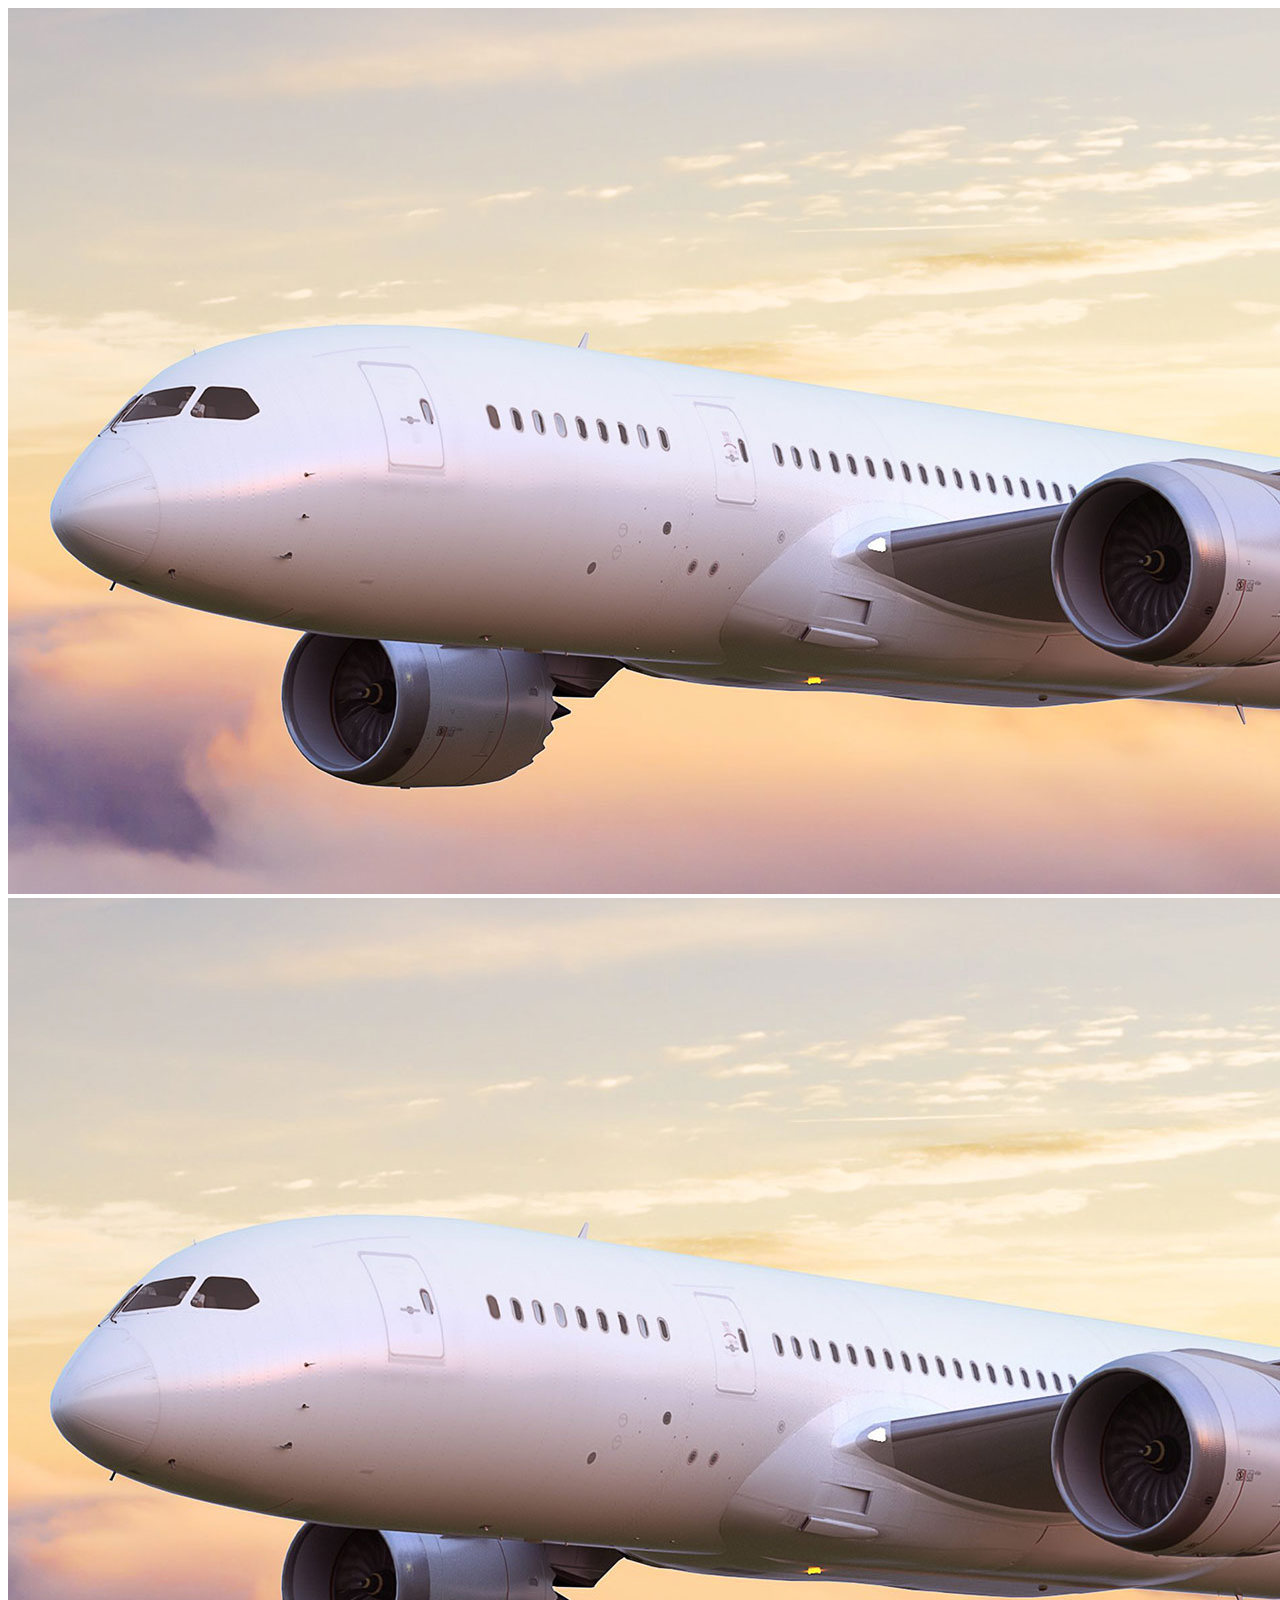
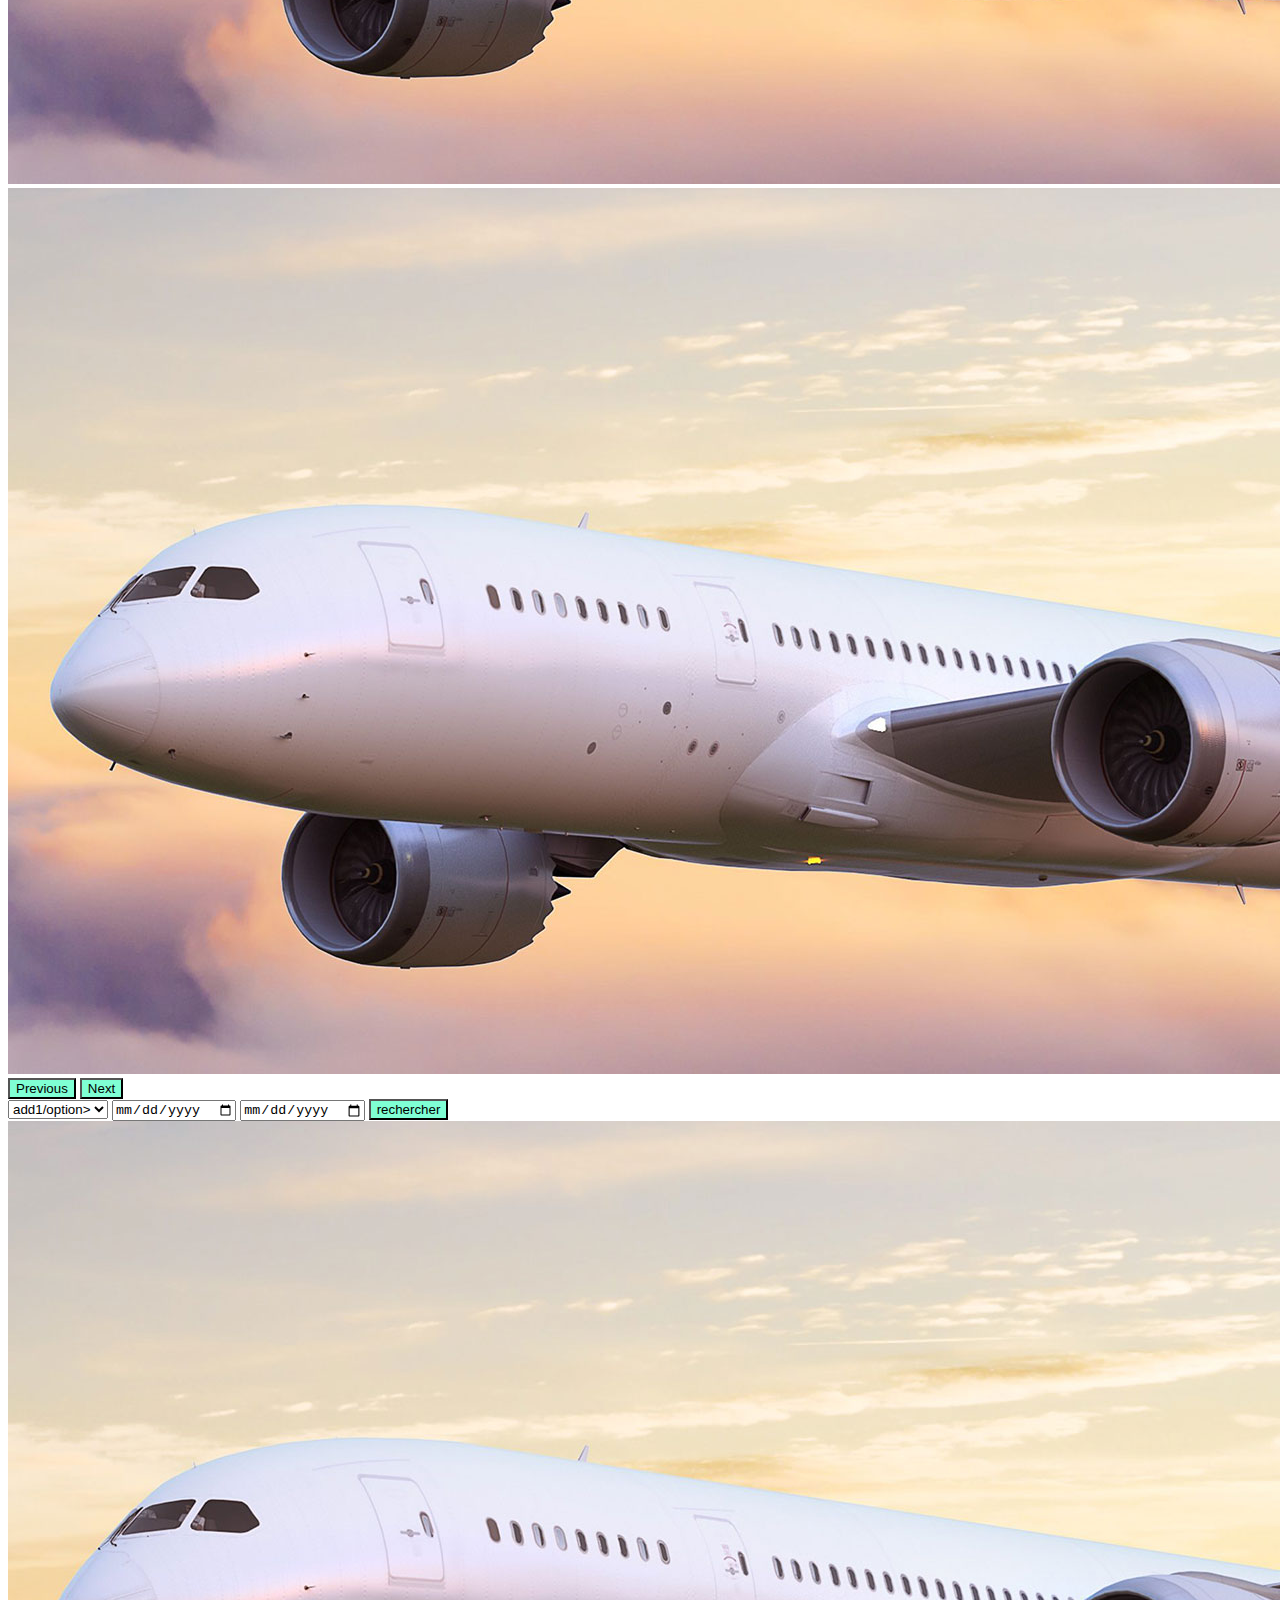
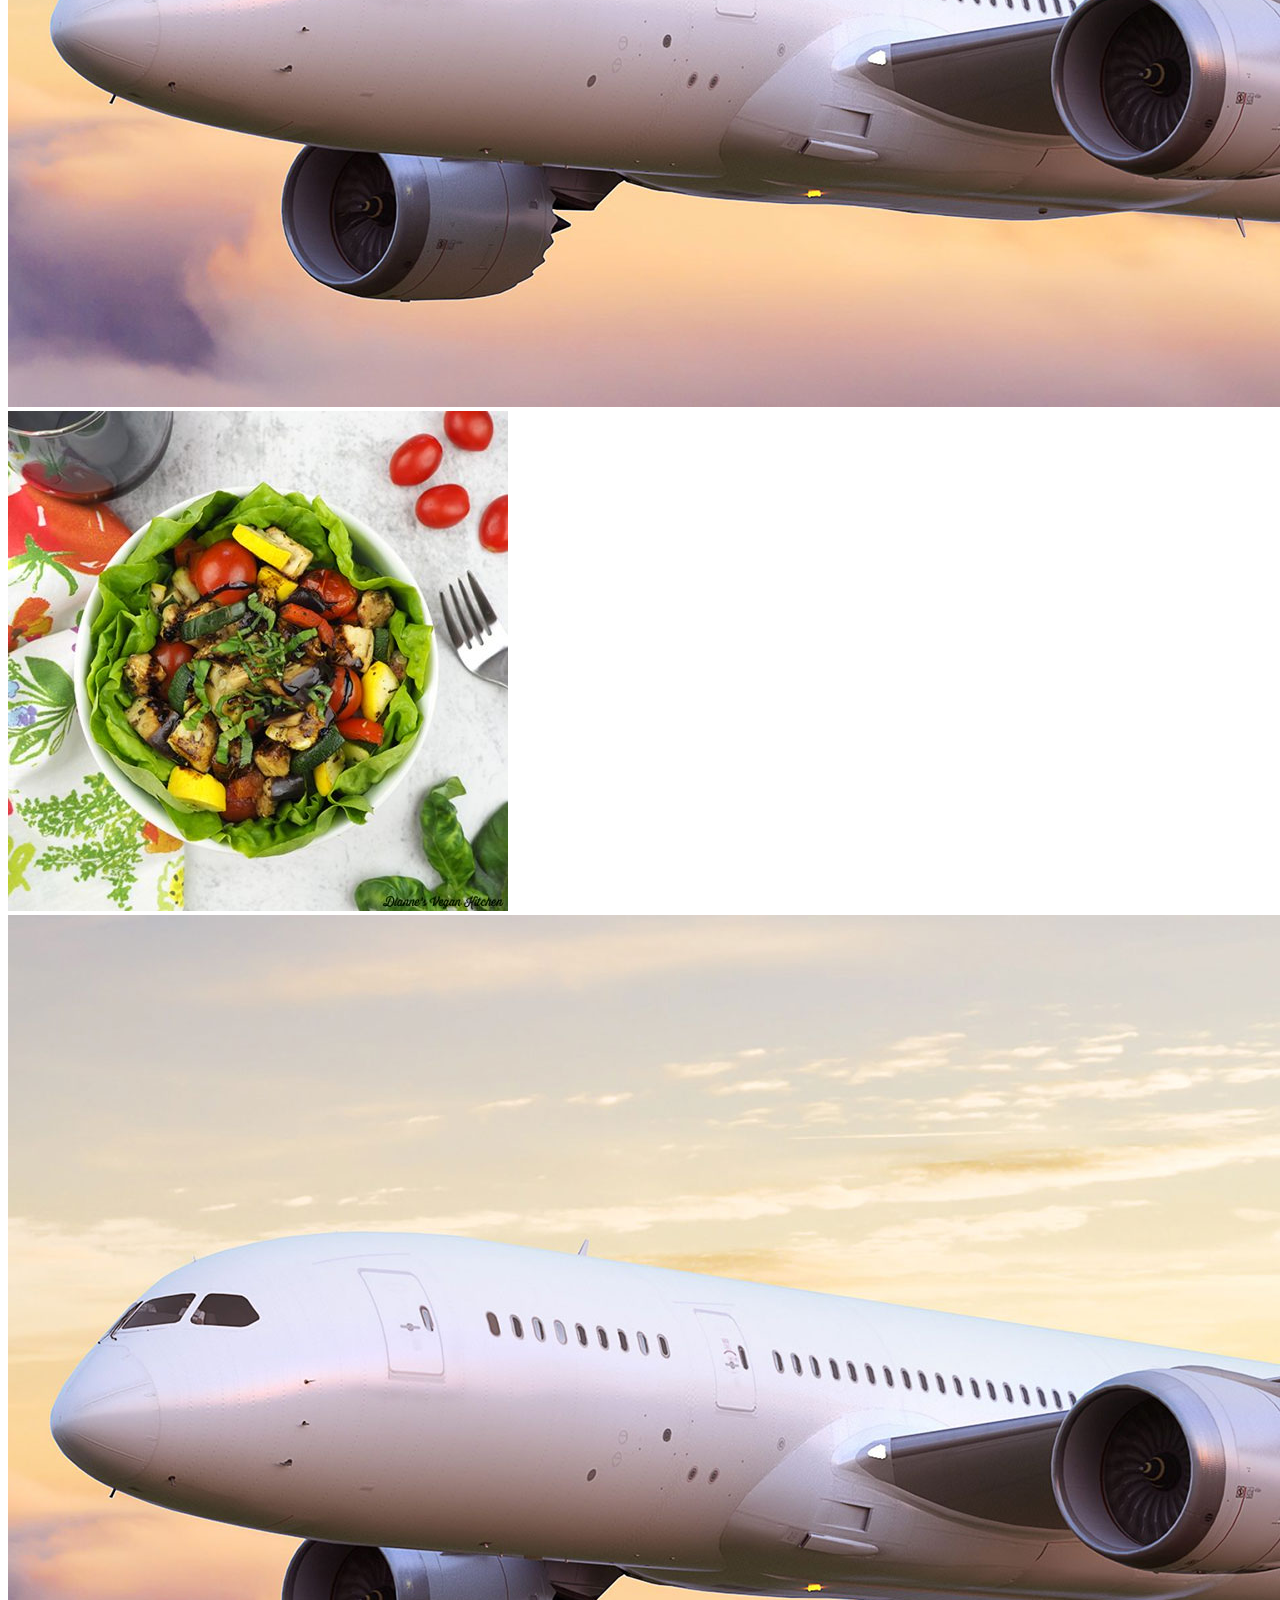
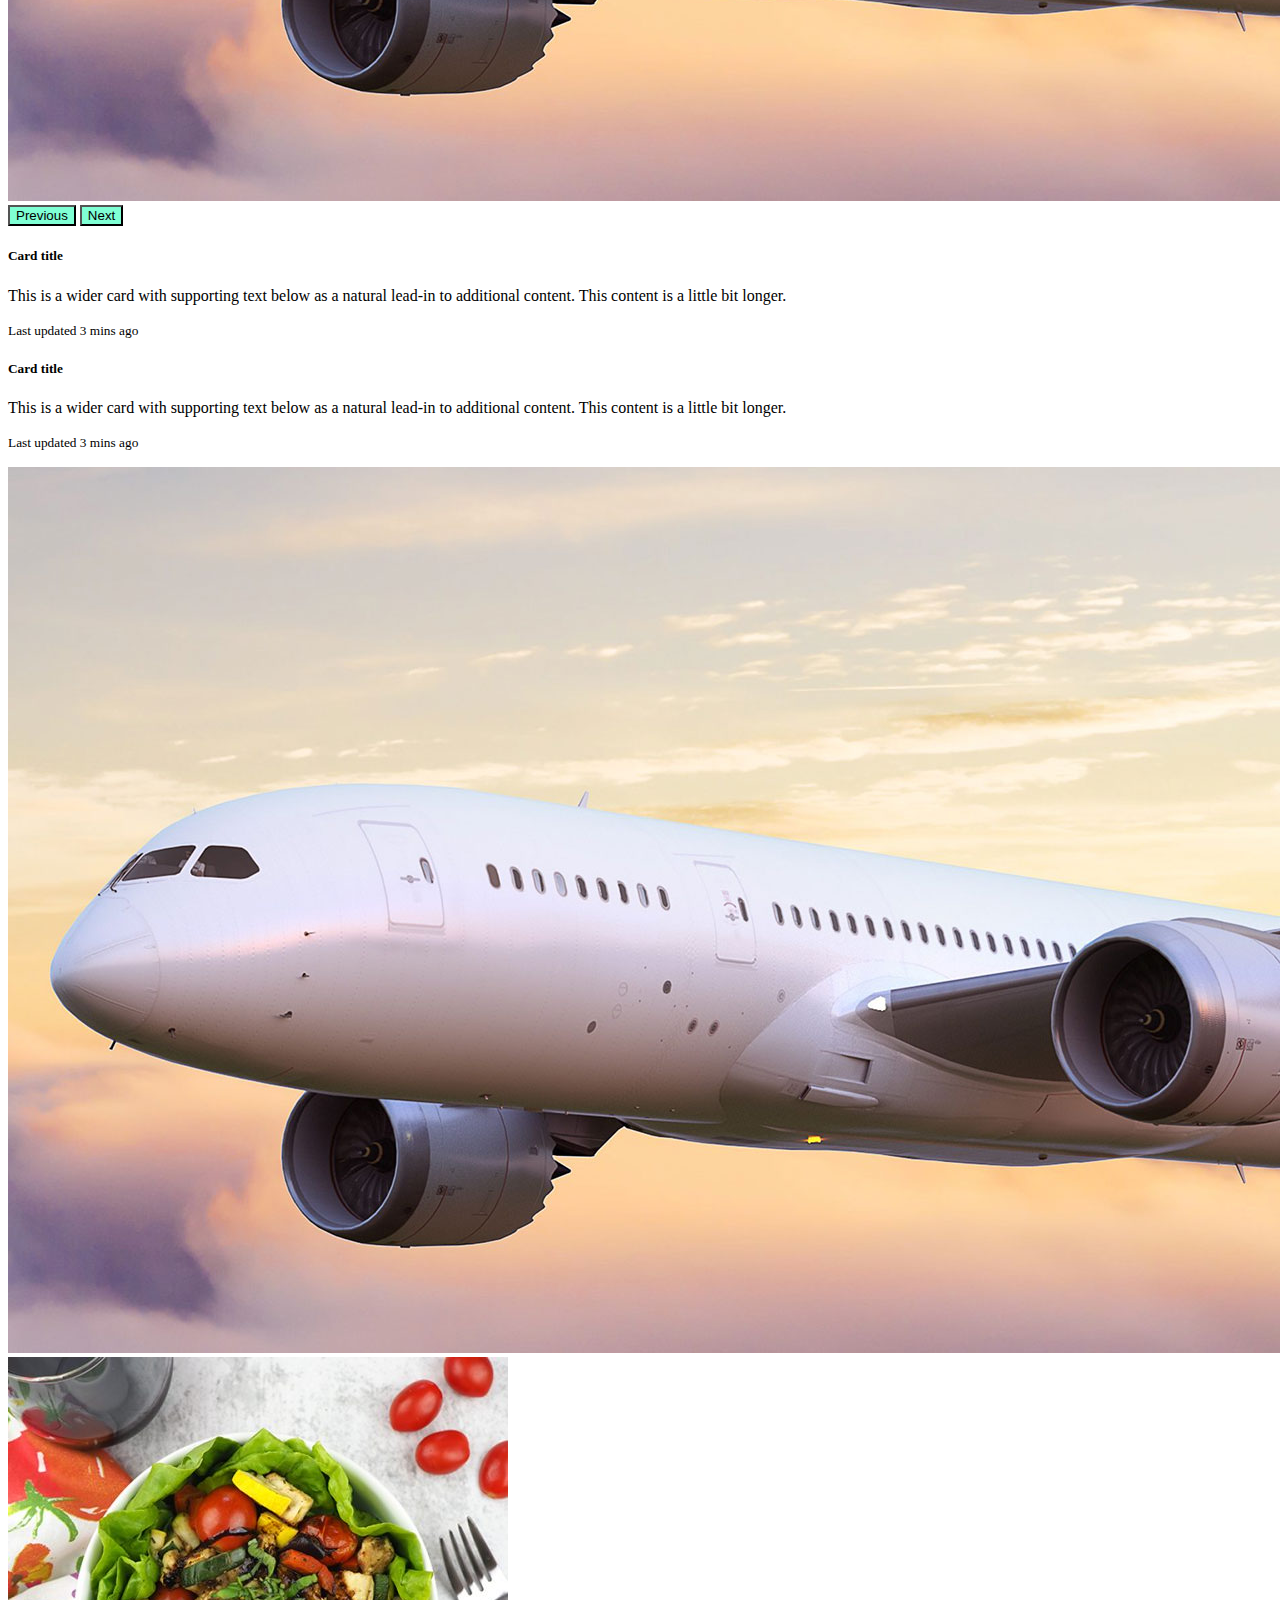
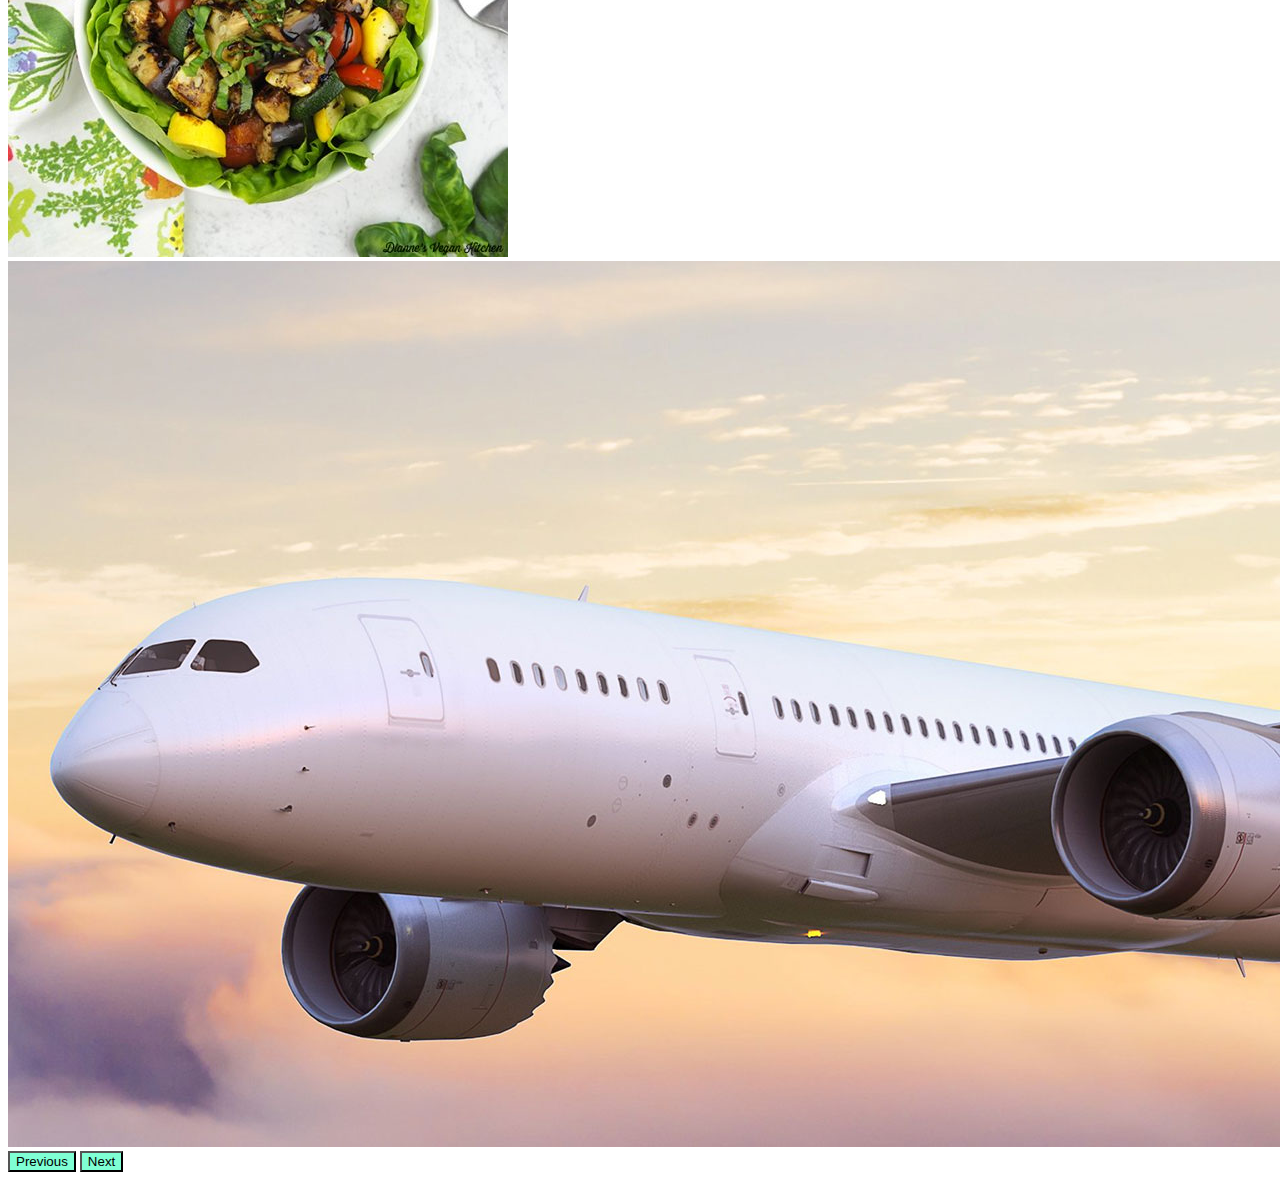
==== ws_javascript/index.html @ e5e99130 "tp js" ====
<!DOCTYPE html>
<html lang="en">

<head>
    <meta charset="UTF-8">
    <meta http-equiv="X-UA-Compatible" content="IE=edge">
    <meta name="viewport" content="width=device-width, initial-scale=1.0">
    <title>ws javascript</title>
    <link href="https://cdn.jsdelivr.net/npm/bootstrap@5.3.0/dist/css/bootstrap.min.css" rel="stylesheet"
        integrity="sha384-9ndCyUaIbzAi2FUVXJi0CjmCapSmO7SnpJef0486qhLnuZ2cdeRhO02iuK6FUUVM" crossorigin="anonymous">
    <script src="https://cdn.jsdelivr.net/npm/bootstrap@5.3.0/dist/js/bootstrap.bundle.min.js"
        integrity="sha384-geWF76RCwLtnZ8qwWowPQNguL3RmwHVBC9FhGdlKrxdiJJigb/j/68SIy3Te4Bkz"
        crossorigin="anonymous"></script>
    <link rel="stylesheet" href="./css/style.css">
</head>

<body>
    <div class="mypositionRelative position-relative">
        <div id="myCarousel1" class="carousel slide" data-bs-ride="carousel">
            <div class="carousel-inner">
                <div class="carousel-item active">
                    <img src="./img/avion.png" class="d-block w-100" alt="...">
                </div>
                <div class="carousel-item">
                    <img src="./img/avion.png" class="d-block w-100" alt="...">
                </div>
                <div class="carousel-item">
                    <img src="./img/avion.png" class="d-block w-100" alt="...">
                </div>
            </div>
            <button class="carousel-control-prev" type="button" data-bs-target="#carouselExampleAutoplaying"
                data-bs-slide="prev">
                <span class="carousel-control-prev-icon" aria-hidden="true"></span>
                <span class="visually-hidden">Previous</span>
            </button>
            <button class="carousel-control-next" type="button" data-bs-target="#carouselExampleAutoplaying"
                data-bs-slide="next">
                <span class="carousel-control-next-icon" aria-hidden="true"></span>
                <span class="visually-hidden">Next</span>
            </button>
        </div>
        <div class="formulaire position-absolute">
            <form action="">
                <select name="adresse" id="">
                    <option value="1">add1/option>
                    <option value="2">add2</option>
                    <option value="3">add3</option>
                    <option value="4">add4</option>
                </select>
                <input type="date">
                <input type="date">
                <button>rechercher</button>
            </form>
        </div>
    </div>

    <!-- TEX ET IMAGE -->
    <section class="row d-flex justify-content-center">
        <div class="children col-md-6">
            <div class="card mb-3" style="width: 100%">
                <div class="row g-0">
                    <div class="col-md-4">
                        <div id="carouselExample" class="carousel slide">
                            <div class="carousel-inner">
                                <div class="carousel-item active">
                                    <img src="./img/avion.png" class="d-block w-100" alt="...">
                                </div>
                                <div class="carousel-item">
                                    <img src="./img/salad-square.jpg" class="d-block w-100" alt="...">
                                </div>
                                <div class="carousel-item">
                                    <img src="./img/avion.png" class="d-block w-100" alt="...">
                                </div>
                            </div>
                            <button class="carousel-control-prev" type="button" data-bs-target="#carouselExample"
                                data-bs-slide="prev">
                                <span class="carousel-control-prev-icon" aria-hidden="true"></span>
                                <span class="visually-hidden">Previous</span>
                            </button>
                            <button class="carousel-control-next" type="button" data-bs-target="#carouselExample"
                                data-bs-slide="next">
                                <span class="carousel-control-next-icon" aria-hidden="true"></span>
                                <span class="visually-hidden">Next</span>
                            </button>
                        </div>
                    </div>
                    <div class="col-md-8">
                        <div class="card-body">
                            <h5 class="card-title">Card title</h5>
                            <p class="card-text">This is a wider card with supporting text below as a natural lead-in to
                                additional
                                content. This content is a little bit longer.</p>
                            <p class="card-text"><small class="text-body-secondary">Last updated 3 mins ago</small></p>
                        </div>
                    </div>
                </div>
            </div>
        </div>
    </section>
    <section class="row d-flex justify-content-center ">
        <div class="children col-md-6">
            <div class="card mb-3" style="width: 100%">
                <div class="row g-0">
                    <div class="col-md-8">
                        <div class="card-body">
                            <h5 class="card-title">Card title</h5>
                            <p class="card-text">This is a wider card with supporting text below as a natural lead-in to
                                additional
                                content. This content is a little bit longer.</p>
                            <p class="card-text"><small class="text-body-secondary">Last updated 3 mins ago</small></p>
                        </div>
                    </div>
                    <div class="col-md-4">
                        <div id="carouselExample1" class="carousel slide">
                            <div class="carousel-inner">
                                <div class="carousel-item active">
                                    <img src="./img/avion.png" class="d-block w-100" alt="...">
                                </div>
                                <div class="carousel-item">
                                    <img src="./img/salad-square.jpg" class="d-block w-100" alt="...">
                                </div>
                                <div class="carousel-item">
                                    <img src="./img/avion.png" class="d-block w-100" alt="...">
                                </div>
                            </div>
                            <button class="carousel-control-prev" type="button" data-bs-target="#carouselExample1"
                                data-bs-slide="prev">
                                <span class="carousel-control-prev-icon" aria-hidden="true"></span>
                                <span class="visually-hidden">Previous</span>
                            </button>
                            <button class="carousel-control-next" type="button" data-bs-target="#carouselExample1"
                                data-bs-slide="next">
                                <span class="carousel-control-next-icon" aria-hidden="true"></span>
                                <span class="visually-hidden">Next</span>
                            </button>

                        </div>
                    </div>

                </div>
            </div>
        </div>
    </section>





    <script src="./js/structure.js"></script>
</body>

</html>
---- ws_javascript/css/style.css ----
.card .picture2 {

  display: none;

}

.card:hover .picture1 {

  display: none;

}
.card:hover .picture2 {

  display: block;

}

/* IMG CLASS */
.card mb-3{
  display: flex;
}
.formulaire{
  bottom:20px;
  left: 20%;
}
button{
 
  background-color: aquamarine;
  
}
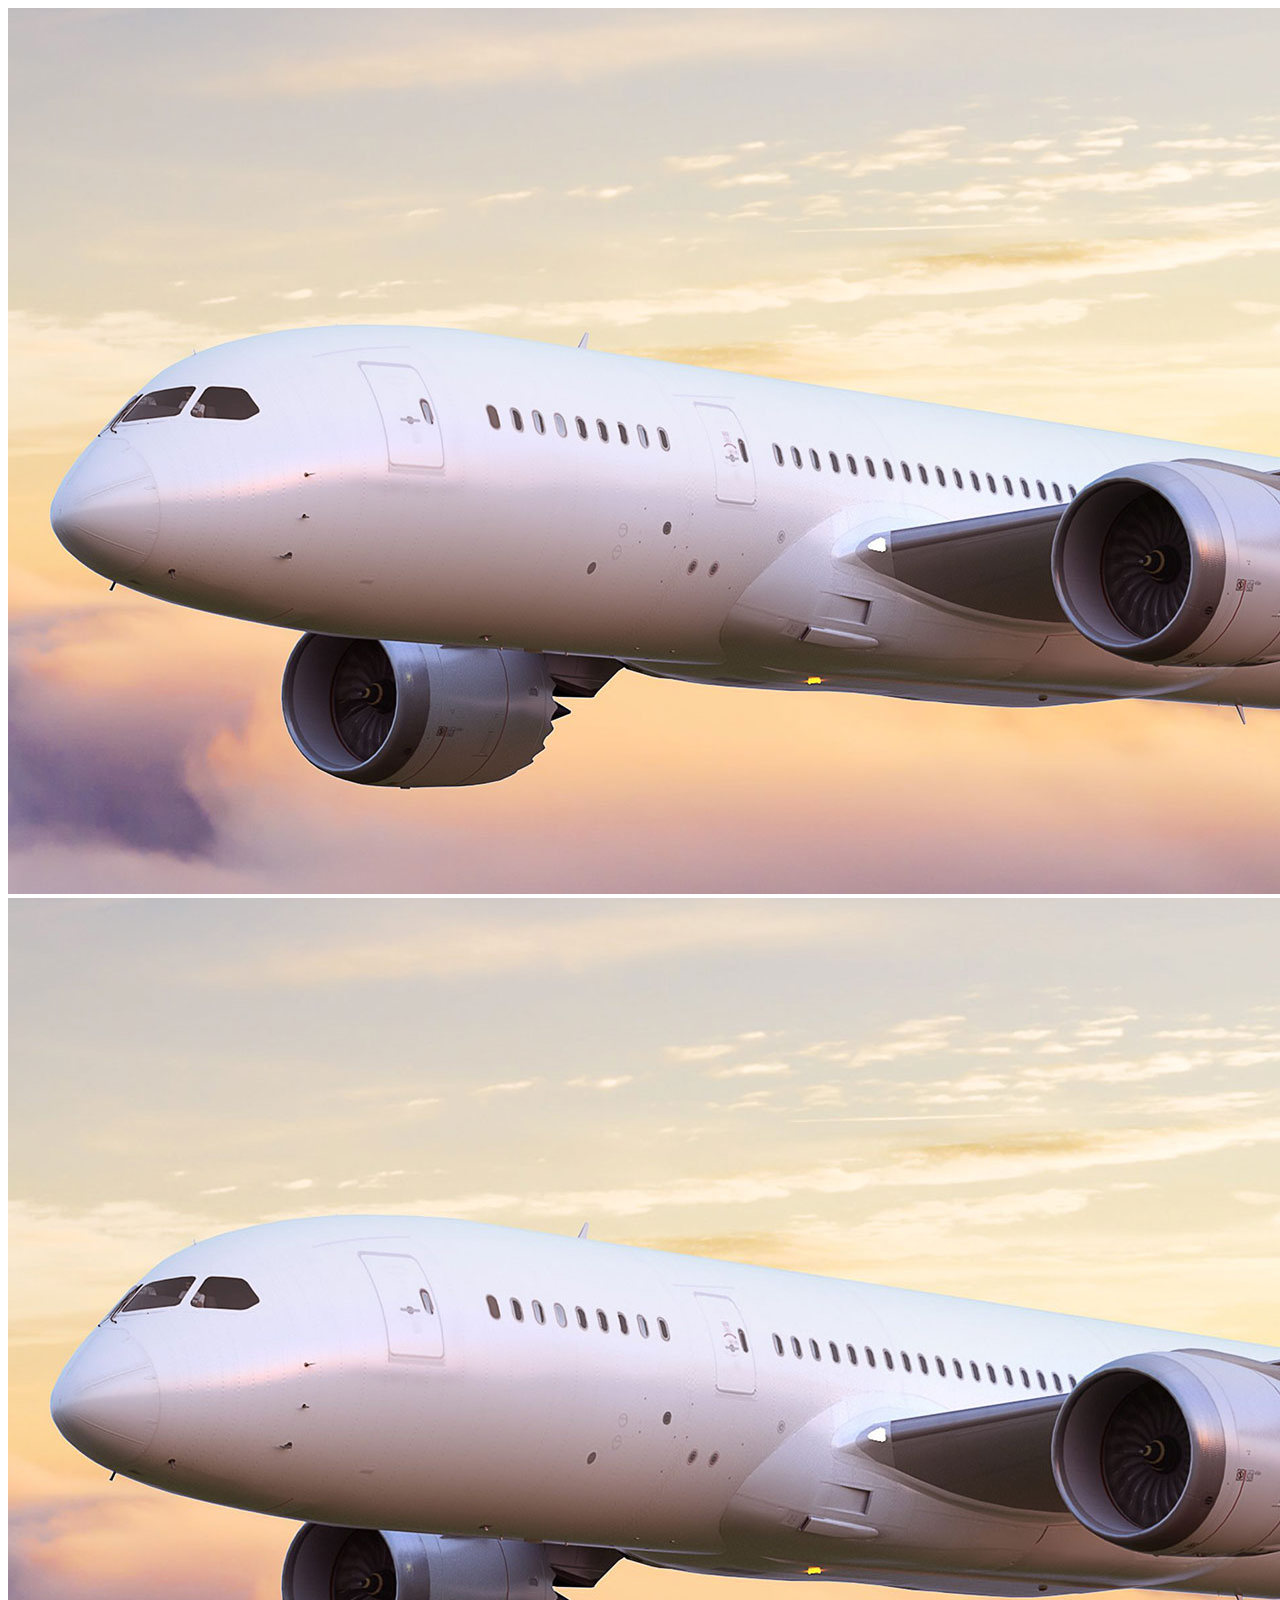
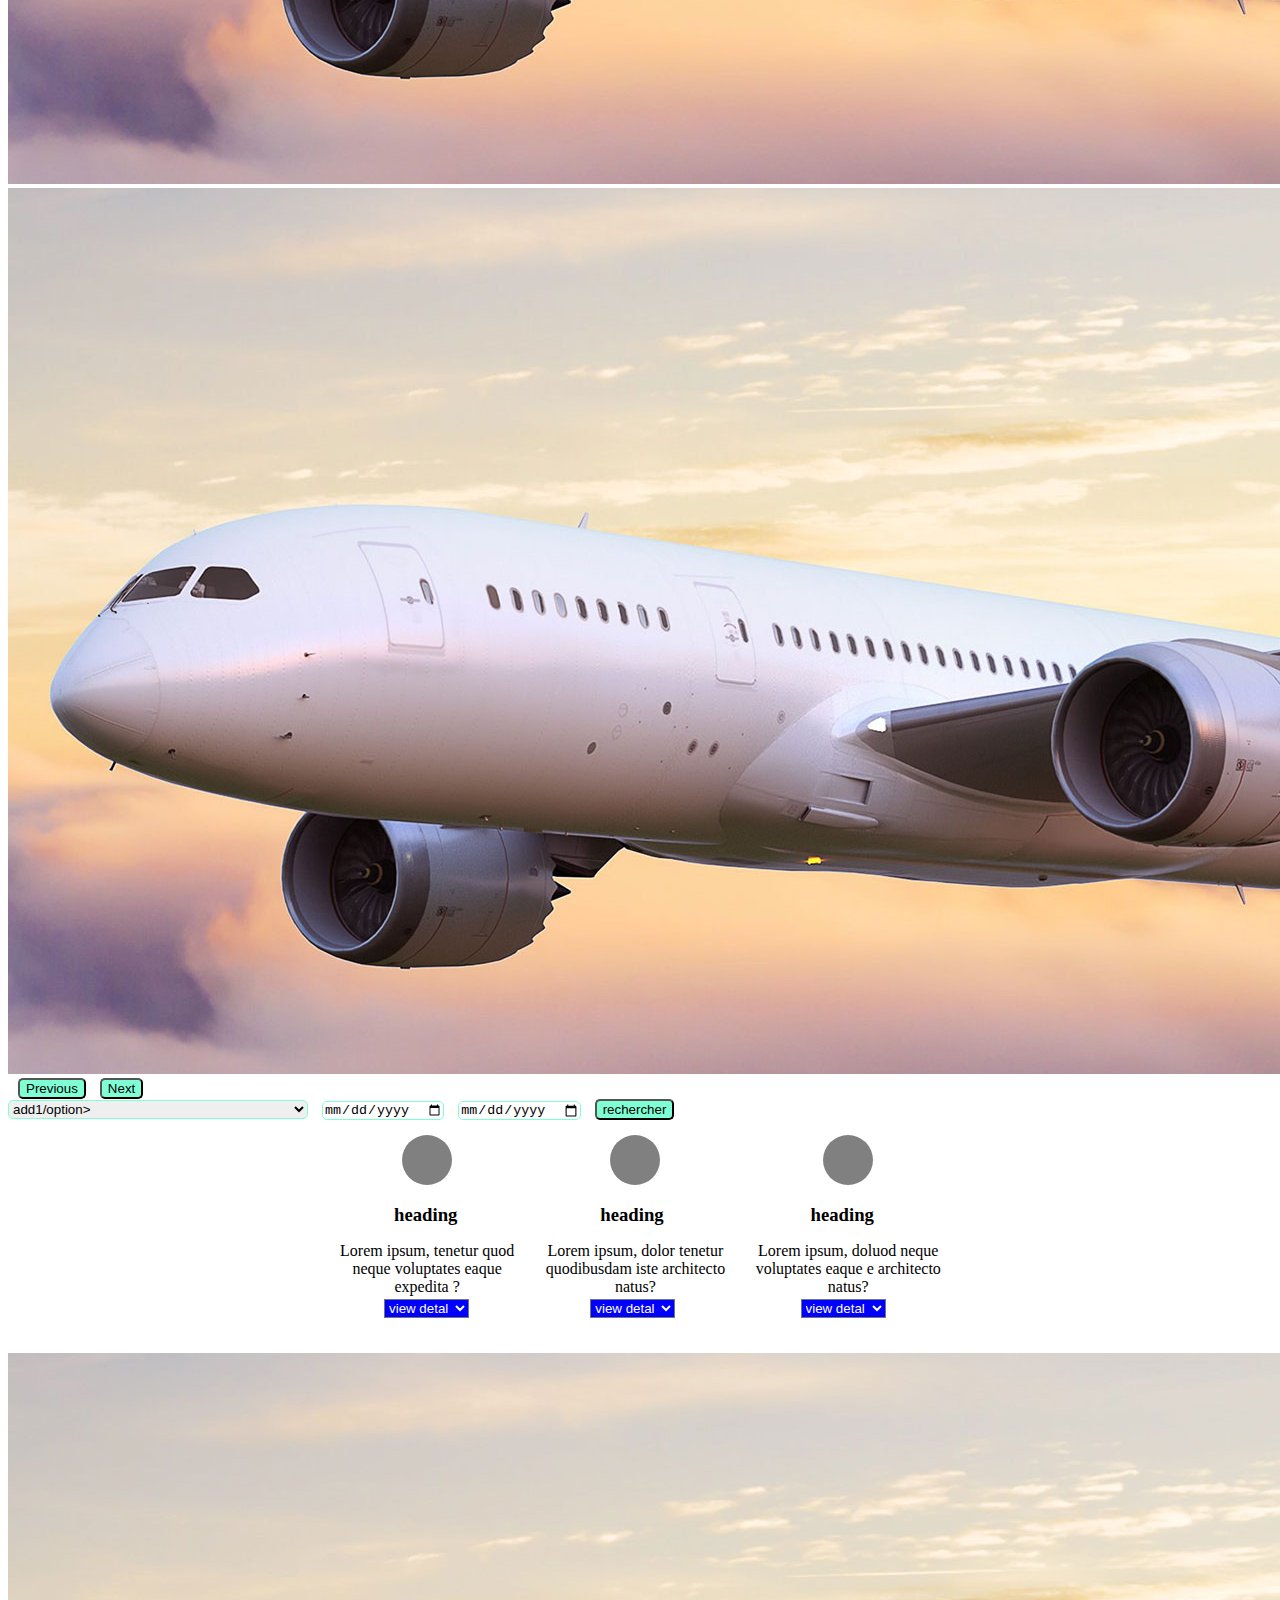
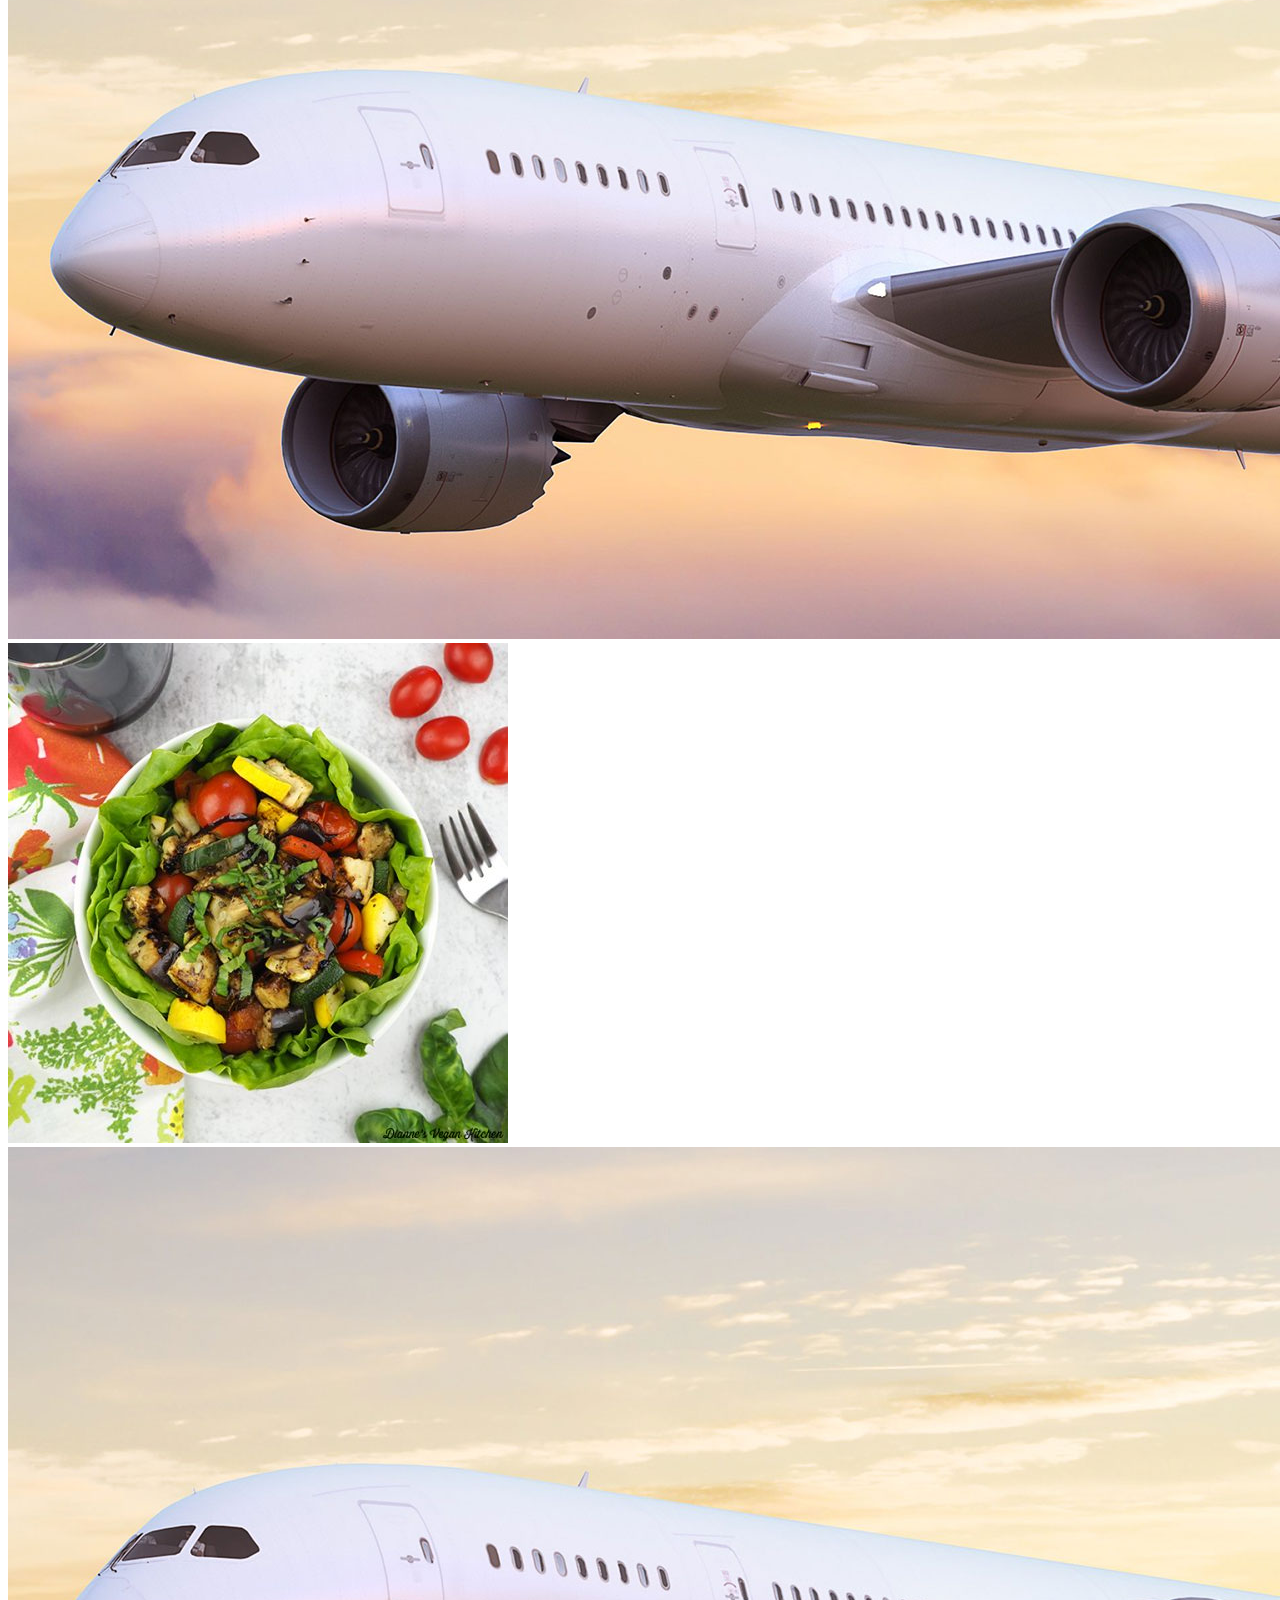
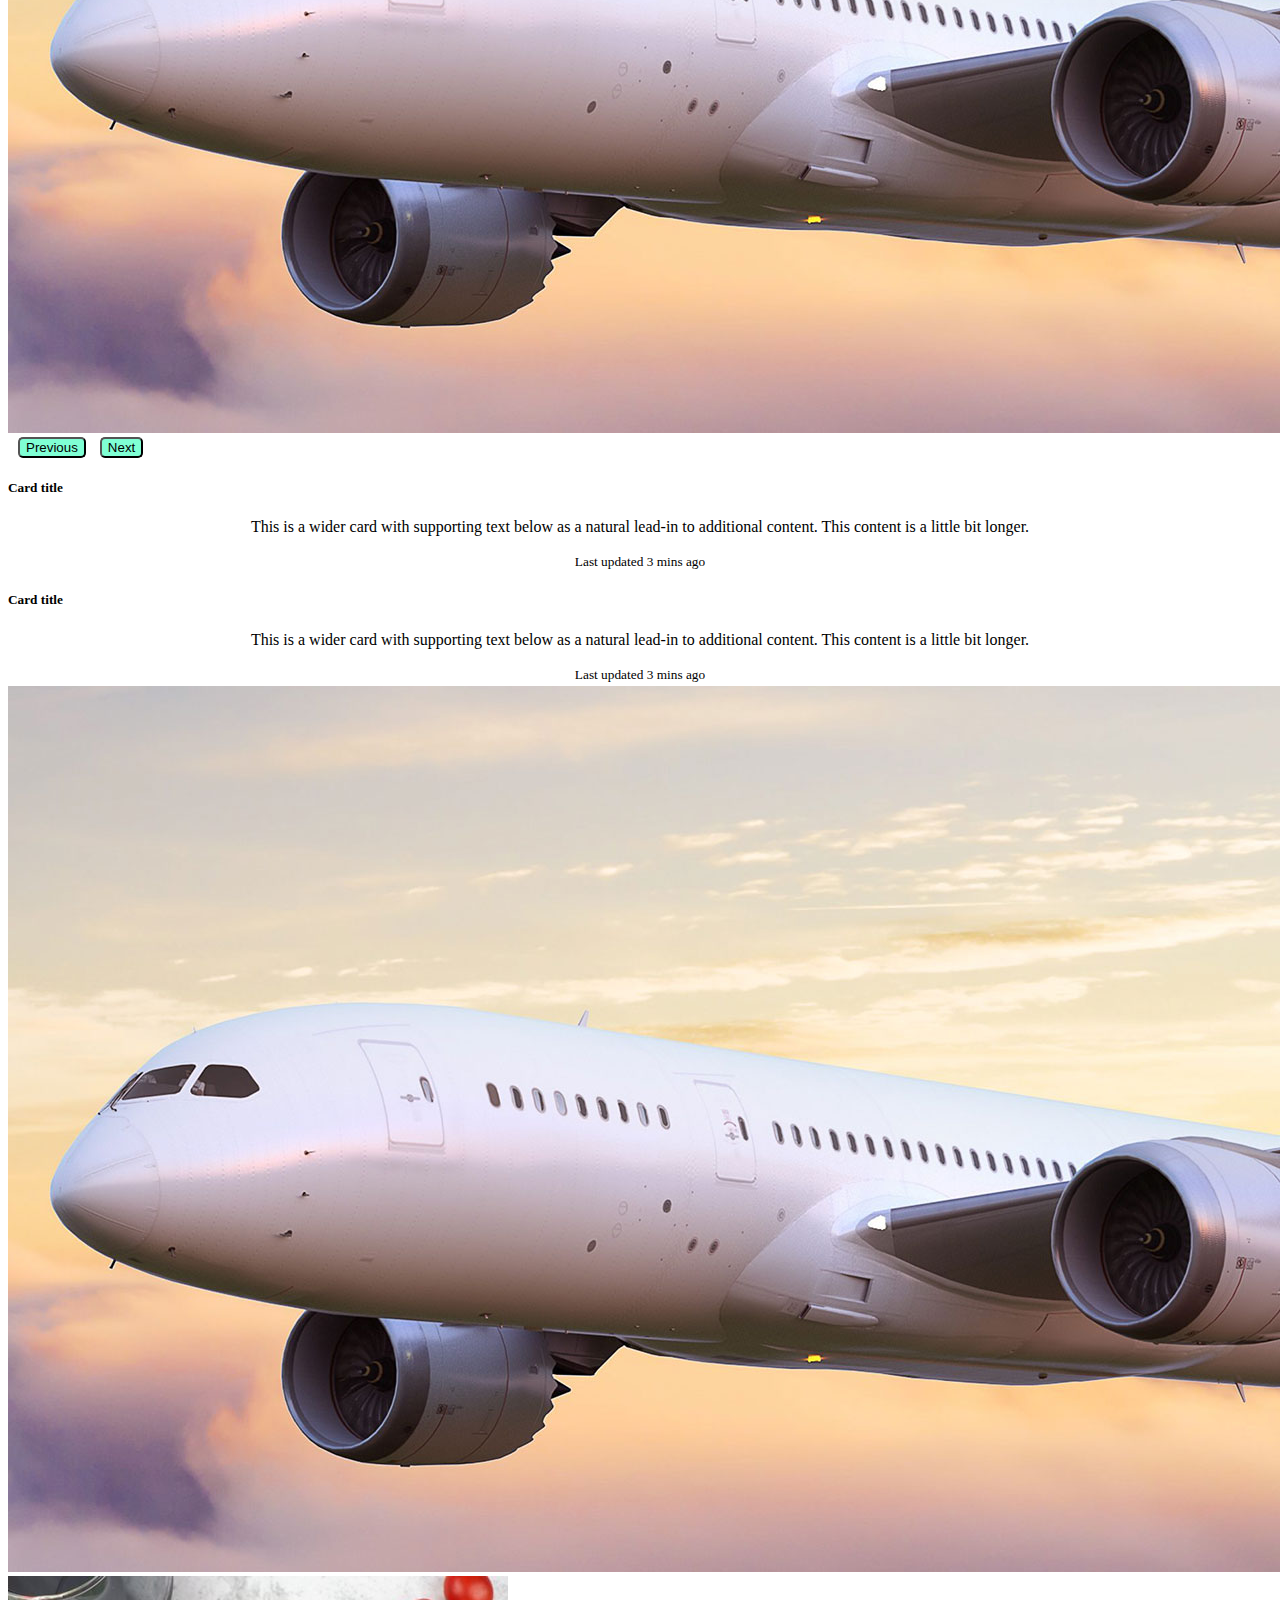
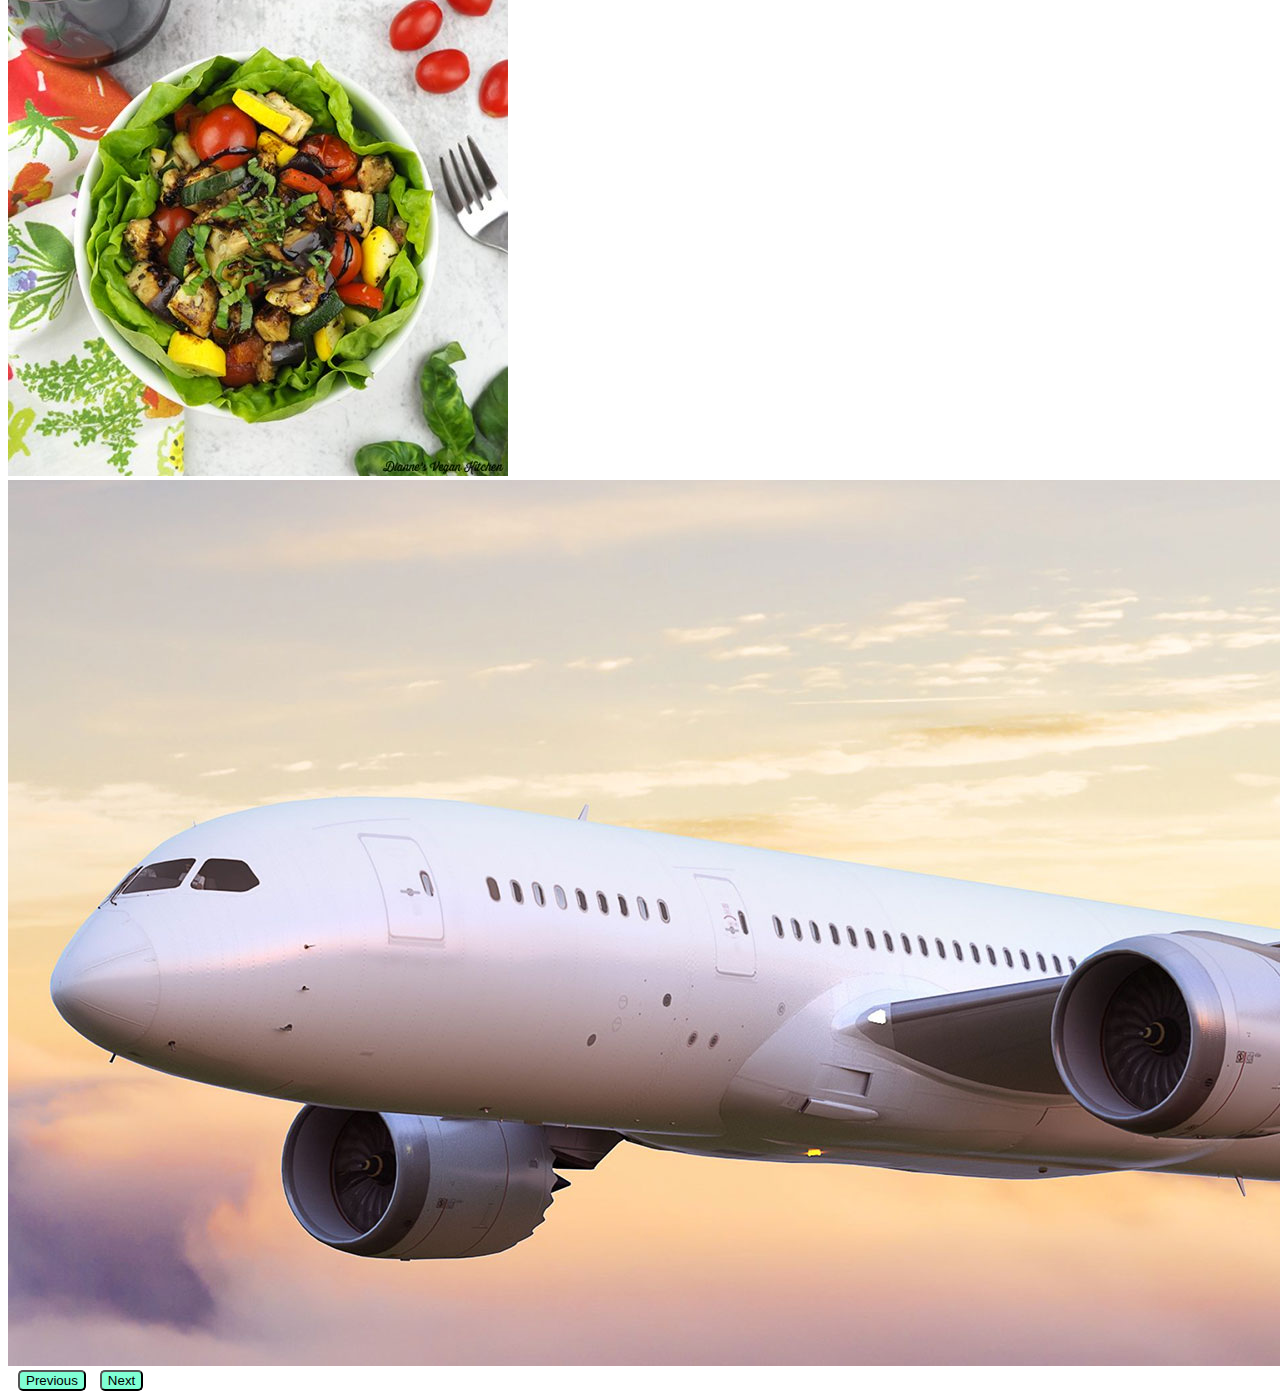
==== commit e4e0dc8d: "tp js amelioré" ====
--- a/ws_javascript/index.html
+++ b/ws_javascript/index.html
@@ -19,13 +19,13 @@
         <div id="myCarousel1" class="carousel slide" data-bs-ride="carousel">
             <div class="carousel-inner">
                 <div class="carousel-item active">
-                    <img src="./img/avion.png" class="d-block w-100" alt="...">
+                    <img src="./img/avion.png" class="d-block w-100 h-100" alt="...">
                 </div>
                 <div class="carousel-item">
-                    <img src="./img/avion.png" class="d-block w-100" alt="...">
+                    <img src="./img/avion.png" class="d-block w-100 h-100" alt="...">
                 </div>
                 <div class="carousel-item">
-                    <img src="./img/avion.png" class="d-block w-100" alt="...">
+                    <img src="./img/avion.png" class="d-block w-100 h-100" alt="...">
                 </div>
             </div>
             <button class="carousel-control-prev" type="button" data-bs-target="#carouselExampleAutoplaying"
@@ -41,8 +41,8 @@
         </div>
         <div class="formulaire position-absolute">
             <form action="">
-                <select name="adresse" id="">
-                    <option value="1">add1/option>
+                <select name="adresse" id="form">
+                    <option class="value1" value="1">add1/option> 
                     <option value="2">add2</option>
                     <option value="3">add3</option>
                     <option value="4">add4</option>
@@ -53,6 +53,43 @@
             </form>
         </div>
     </div>
+    <!-- 3boule -->
+    <section class="rond">
+        <div>
+            <div class="rond1" ></div>
+            <h3>heading</h3>
+            <p>Lorem ipsum, tenetur quod neque voluptates eaque expedita ?
+
+            </p>
+            <select class="select1">
+                <option value="1">view detal</option>
+                <option value="2">view detail</option>
+            </select>
+        </div>
+        <div>
+            <div class="rond1"></div>
+            <h3>heading</h3>
+            <p>Lorem ipsum, dolor tenetur quodibusdam iste architecto natus?
+
+            </p>
+            <select class="select1">
+                <option value="1">view detal</option>
+                <option value="2">view detail</option>
+            </select>
+        </div>
+        <div>
+            <div class="rond1"></div>
+            <h3 >heading</h3>
+            <p>Lorem ipsum, doluod neque voluptates eaque e architecto natus?
+
+            </p>
+            <select class="select1">
+                <option value="1">view detal</option>
+                <option value="2">view detail</option>
+            </select>
+        </div>
+        
+    </section>
 
     <!-- TEX ET IMAGE -->
     <section class="row d-flex justify-content-center">
@@ -63,13 +100,13 @@
                         <div id="carouselExample" class="carousel slide">
                             <div class="carousel-inner">
                                 <div class="carousel-item active">
-                                    <img src="./img/avion.png" class="d-block w-100" alt="...">
+                                    <img src="./img/avion.png" class="d-block  w-100 h-100" alt="...">
                                 </div>
                                 <div class="carousel-item">
-                                    <img src="./img/salad-square.jpg" class="d-block w-100" alt="...">
+                                    <img src="./img/salad-square.jpg" class="d-block  w-100 h-100" alt="...">
                                 </div>
                                 <div class="carousel-item">
-                                    <img src="./img/avion.png" class="d-block w-100" alt="...">
+                                    <img src="./img/avion.png" class="d-block  w-100  w-100 h-100" alt="...">
                                 </div>
                             </div>
                             <button class="carousel-control-prev" type="button" data-bs-target="#carouselExample"
--- a/ws_javascript/css/style.css
+++ b/ws_javascript/css/style.css
@@ -15,16 +15,60 @@
 
 }
 
-/* IMG CLASS */
-.card mb-3{
+IMG CLASS */
+ .card mb-3{
   display: flex;
 }
 .formulaire{
   bottom:20px;
   left: 20%;
+  
+}
+#form{
+  border-radius: 5px;
+  border: 1px solid aquamarine;
+  width: 300px;
+
+}
+
+input{
+  border-radius: 5px;
+   margin-left: 10px;
+  border: 1px solid aquamarine;
 }
 button{
  
   background-color: aquamarine;
-  
+  border-radius: 5px;
+  margin-left: 10px;
+} 
+/*  */
+.rond{
+  display: flex;
+  width: 50%;
+  margin: auto;
+}
+.rond1{
+  width: 30%;
+  margin: 20px 10px 5px 10px;
+  width: 50px;
+  height: 50px;
+  background-color: gray;
+  border-radius: 50%;
+  margin: auto;
+  margin-top:15px ;
+}
+h3{
+  margin-bottom: 3px;
+  margin-left: 70px;
+}
+.select1{
+  margin-bottom: 35px;
+  background-color: blue;
+  color: white;
+  margin-left: 60px;
+}
+p{
+  text-align: center;
+  margin-bottom: 3px;
 }